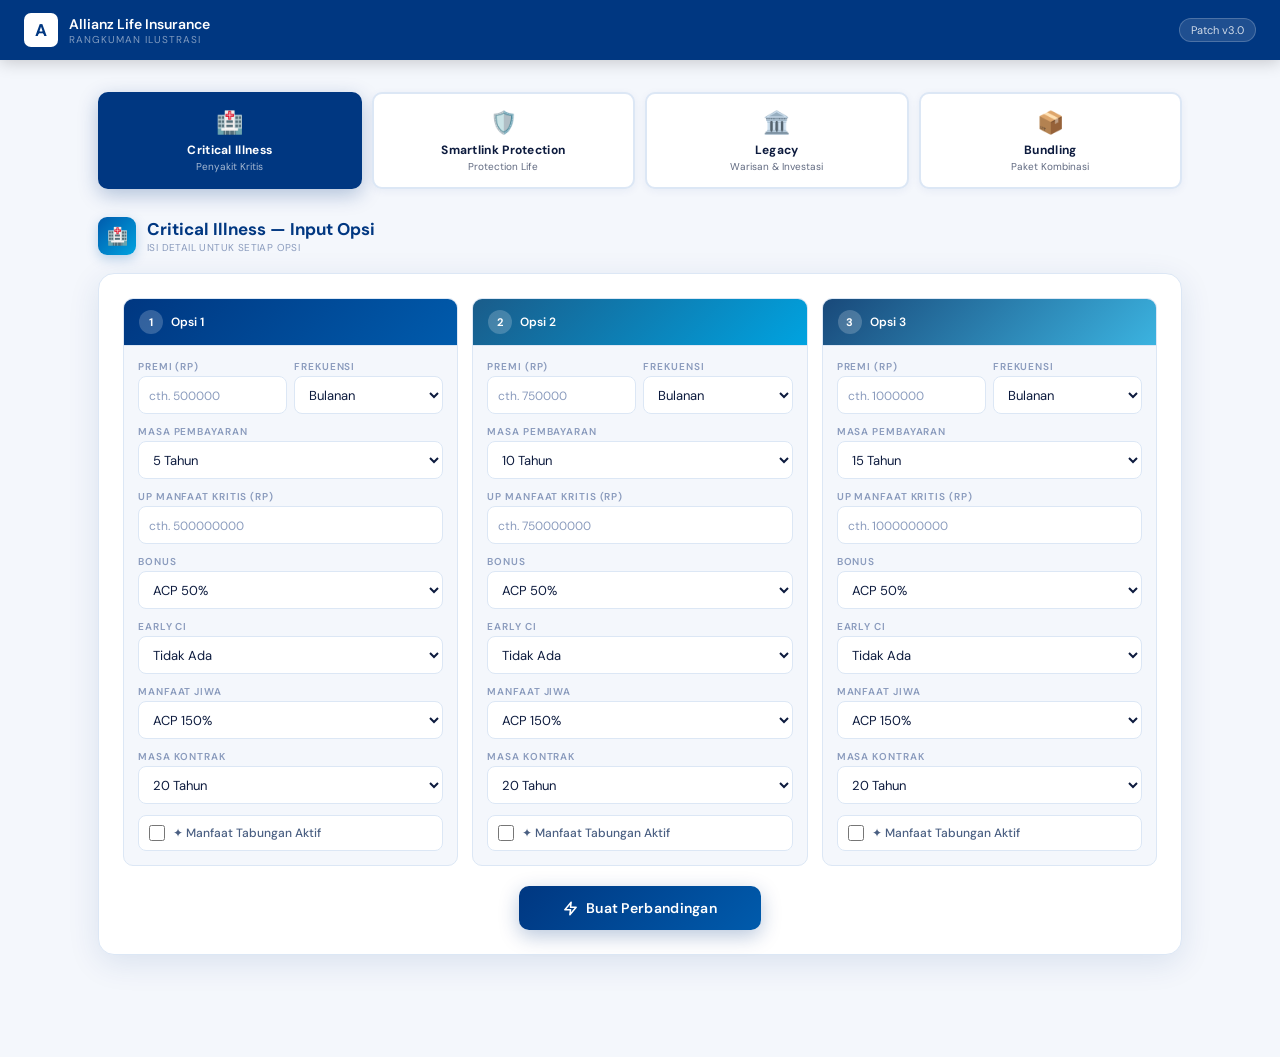
==== comparison-tab.html @ 7e6d7a8d "Update comparison-tab.html" ====
<!DOCTYPE html>
<html lang="id">
<head>
<meta charset="UTF-8"/>
<link rel="apple-touch-icon" href="/icon-1024x1024.png">
<meta name="viewport" content="width=device-width, initial-scale=1.0"/>
<meta name="apple-mobile-web-app-capable" content="yes"/>
<meta name="apple-mobile-web-app-status-bar-style" content="black-translucent"/>
<meta name="apple-mobile-web-app-title" content="Illustration Template VAPP"/>
<title>Proposal Tool</title>
<style>
@import url('https://fonts.googleapis.com/css2?family=DM+Sans:wght@300;400;500;600;700&display=swap');
:root{
  --blue:#003781;--blue-mid:#005BAC;--accent:#00A3E0;--blue-sky:#E8F1FB;
  --green:#1A9E6B;--green-bg:#DCFAED;--red:#D0021B;
  --gold:#C9A84C;--gold-bg:#FDF6E3;
  --bg:#F4F7FC;--card:#fff;--border:#DCE7F5;
  --text:#0D1B3E;--text2:#4A5F82;--text3:#8A9BBD;
  --sh:0 8px 32px rgba(0,55,129,.11);--sh-lg:0 20px 60px rgba(0,55,129,.15);
  --r:16px;--rsm:10px;
}
*,*::before,*::after{box-sizing:border-box;margin:0;padding:0}
body{font-family:'DM Sans',sans-serif;background:var(--bg);color:var(--text);min-height:100vh}

/* ── TOPBAR ── */
.topbar{background:var(--blue);height:60px;display:flex;align-items:center;justify-content:space-between;padding:0 24px;position:sticky;top:0;z-index:200;box-shadow:0 2px 16px rgba(0,0,0,.2)}
.tl{display:flex;align-items:center;gap:11px}
.lbox{width:34px;height:34px;background:#fff;border-radius:7px;display:flex;align-items:center;justify-content:center;font-size:17px;font-weight:700;color:var(--blue)}
.ttl{font-size:14px;font-weight:600;color:#fff}
.tsub{font-size:10px;color:rgba(255,255,255,.5);letter-spacing:1px;text-transform:uppercase}
.tbadge{background:rgba(255,255,255,.12);border:1px solid rgba(255,255,255,.2);color:rgba(255,255,255,.8);font-size:11px;padding:4px 11px;border-radius:20px}

/* ── PAGE ── */
.page{max-width:1120px;margin:0 auto;padding:32px 18px 80px}

/* ── PRODUCT TABS ── */
.prod-tabs{display:flex;gap:10px;margin-bottom:28px;flex-wrap:wrap}
.ptab{flex:1;min-width:120px;padding:14px 10px;border:2px solid var(--border);border-radius:var(--rsm);background:#fff;cursor:pointer;text-align:center;transition:all .18s;box-shadow:0 2px 8px rgba(0,55,129,.06)}
.ptab:hover{border-color:var(--blue-mid);transform:translateY(-1px)}
.ptab.active{border-color:var(--blue);background:var(--blue);color:#fff;box-shadow:0 6px 20px rgba(0,55,129,.28)}
.ptab-ico{font-size:22px;margin-bottom:5px}
.ptab-lbl{font-size:12px;font-weight:700;letter-spacing:.3px}
.ptab-sub{font-size:10px;opacity:.65;margin-top:2px}

/* ── SECTION HEADER ── */
.sec-hd{display:flex;align-items:center;gap:11px;margin-bottom:18px}
.sec-ico{width:38px;height:38px;border-radius:9px;background:linear-gradient(135deg,var(--blue-mid),var(--accent));display:flex;align-items:center;justify-content:center;font-size:17px;box-shadow:0 4px 12px rgba(0,91,172,.25)}
.sec-lbl{font-size:17px;font-weight:700;color:var(--blue)}
.sec-lbl small{display:block;font-size:10px;font-weight:400;color:var(--text3);letter-spacing:.4px;margin-top:1px}

/* ── CARD ── */
.card{background:#fff;border-radius:var(--r);box-shadow:var(--sh);border:1px solid var(--border);padding:24px;margin-bottom:22px}

/* ── OPTS GRID ── */
.opts-grid{display:grid;grid-template-columns:repeat(3,1fr);gap:14px}
.opt-col{background:var(--bg);border-radius:var(--rsm);border:1.5px solid var(--border);overflow:hidden;transition:border-color .18s,box-shadow .18s}
.opt-col:hover{border-color:var(--blue-mid);box-shadow:0 2px 10px rgba(0,55,129,.1)}
.opt-hd{padding:11px 15px;display:flex;align-items:center;gap:8px;border-bottom:1px solid var(--border)}
.opt-hd.c1{background:linear-gradient(135deg,var(--blue),var(--blue-mid))}
.opt-hd.c2{background:linear-gradient(135deg,#1a5c8a,var(--accent))}
.opt-hd.c3{background:linear-gradient(135deg,#19497a,#3bb3e0)}
.opt-num{width:24px;height:24px;border-radius:50%;background:rgba(255,255,255,.2);display:flex;align-items:center;justify-content:center;font-size:11px;font-weight:700;color:#fff}
.opt-title{font-size:12px;font-weight:600;color:#fff}
.opt-fields{padding:14px;display:flex;flex-direction:column;gap:11px}

/* ── FIELD ── */
.fld label{display:block;font-size:10px;font-weight:600;letter-spacing:.9px;text-transform:uppercase;color:var(--text3);margin-bottom:3px}
.fld input,.fld select{width:100%;height:38px;border:1.5px solid var(--border);border-radius:8px;padding:0 10px;font-family:'DM Sans',sans-serif;font-size:13px;color:var(--text);background:#fff;outline:none;transition:border-color .16s,box-shadow .16s}
.fld input:focus,.fld select:focus{border-color:var(--blue-mid);box-shadow:0 0 0 3px rgba(0,91,172,.08)}
.fld input::placeholder{color:var(--text3);font-size:12px}
.fld-row{display:grid;grid-template-columns:1fr 1fr;gap:7px}

/* ── CHECKBOX FIELD ── */
.chk-fld{display:flex;align-items:center;gap:8px;cursor:pointer;padding:9px 10px;border:1.5px solid var(--border);border-radius:8px;background:#fff;transition:border-color .16s,background .16s}
.chk-fld:hover{border-color:var(--blue-mid)}
.chk-fld.checked{border-color:var(--green);background:var(--green-bg)}
.chk-fld input[type=checkbox]{width:16px;height:16px;accent-color:var(--green);cursor:pointer;flex-shrink:0}
.chk-fld span{font-size:12px;font-weight:500;color:var(--text2)}

/* ── BTN ── */
.btn-row{display:flex;justify-content:center;margin-top:20px}
.btn-gen{background:linear-gradient(135deg,var(--blue),var(--blue-mid));color:#fff;border:none;border-radius:var(--rsm);padding:13px 44px;font-family:'DM Sans',sans-serif;font-size:14px;font-weight:600;cursor:pointer;letter-spacing:.3px;display:flex;align-items:center;gap:8px;box-shadow:0 6px 20px rgba(0,55,129,.28);transition:transform .14s,box-shadow .14s}
.btn-gen:hover{transform:translateY(-2px);box-shadow:0 10px 28px rgba(0,55,129,.36)}

/* ── PANEL VISIBILITY ── */
.prod-panel{display:none}
.prod-panel.active{display:block}

/* ── DIVIDER ── */
.divider{height:2px;background:linear-gradient(to right,transparent,var(--border),transparent);margin:32px 0;display:none}

/* ── RESULT ── */
.result-area{display:none}
.result-area.on{display:block}
.res-card{background:#fff;border-radius:20px;box-shadow:var(--sh-lg);border:1px solid var(--border);overflow:hidden}

/* Result header */
.res-hd{background:linear-gradient(135deg,var(--blue) 0%,var(--blue-mid) 60%,var(--accent) 100%);padding:28px 32px;position:relative;overflow:hidden}
.res-hd::before{content:'';position:absolute;top:-40px;right:-40px;width:160px;height:160px;border-radius:50%;background:rgba(255,255,255,.05)}
.res-logo-row{display:flex;align-items:center;gap:9px;margin-bottom:10px}
.res-logo-box{width:30px;height:30px;background:#fff;border-radius:6px;display:flex;align-items:center;justify-content:center;font-size:15px;font-weight:700;color:var(--blue)}
.res-logo-txt{font-size:10px;letter-spacing:2px;text-transform:uppercase;color:rgba(255,255,255,.6)}
.res-title{font-size:22px;font-weight:700;color:#fff;line-height:1.25;margin-bottom:4px}
.res-sub{font-size:12px;color:rgba(255,255,255,.5)}

/* Value pills */
.vpills{display:flex;gap:10px;padding:18px 32px;background:var(--blue-sky);border-bottom:1px solid var(--border);flex-wrap:wrap}
.vpill{display:flex;align-items:flex-start;gap:9px;background:#fff;border-radius:var(--rsm);padding:11px 14px;border:1.5px solid var(--border);box-shadow:0 2px 6px rgba(0,55,129,.06);flex:1;min-width:180px}
.vpill-ico{font-size:18px;margin-top:1px;flex-shrink:0}
.vpill-lbl{font-size:10px;font-weight:700;letter-spacing:.9px;text-transform:uppercase;color:var(--text3);margin-bottom:2px}
.vpill-txt{font-size:12px;font-weight:500;color:var(--text2);line-height:1.4}

/* Table */
.tbl-wrap{padding:24px 32px;overflow-x:auto}
.ctbl{width:100%;border-collapse:separate;border-spacing:0}
.ctbl thead tr{background:var(--blue)}
.ctbl thead th{padding:13px 16px;text-align:left;color:#fff;font-size:12px;font-weight:600;letter-spacing:.3px}
.ctbl thead th:first-child{border-radius:var(--rsm) 0 0 0}
.ctbl thead th:last-child{border-radius:0 var(--rsm) 0 0}
.ctbl thead th:nth-child(2){background:var(--blue-mid)}
.ctbl thead th:nth-child(3){background:#1a6ba0}
.ctbl thead th:nth-child(4){background:#1e7fbd}
.ctbl tbody tr:nth-child(even) td{background:#F8FAFD}
.ctbl tbody tr:nth-child(odd) td{background:#fff}
.ctbl tbody tr:hover td{background:var(--blue-sky);transition:background .1s}
.ctbl td{padding:13px 16px;border-bottom:1px solid var(--border);vertical-align:top}
.ctbl tbody tr:last-child td{border-bottom:none}
.row-lbl{display:flex;align-items:center;gap:6px;font-size:12px;font-weight:600;color:var(--text2);white-space:nowrap}
.cv{font-size:14px;font-weight:700;color:var(--text)}
.csub{font-size:11px;color:var(--text2);margin-top:3px;line-height:1.4}
.cnote{font-size:10px;color:var(--text3);margin-top:3px;font-style:italic}
.w-yes{display:inline-flex;align-items:center;gap:4px;color:var(--green);font-size:13px;font-weight:700}
.w-no{display:inline-flex;align-items:center;gap:4px;color:var(--red);font-size:13px;font-weight:700}

/* Daily row */
.daily-row td{background:linear-gradient(135deg,var(--blue-sky),#ddeeff)!important;border-top:2px solid var(--blue-mid)!important}
.daily-lbl{font-size:11px;font-weight:700;color:var(--blue);letter-spacing:.5px;text-transform:uppercase}
.daily-val{font-size:16px;font-weight:700;color:var(--blue-mid)}
.daily-sub{font-size:10px;color:var(--text3)}

/* Footer */
.res-ft{background:var(--blue);padding:16px 32px;display:flex;align-items:center;justify-content:space-between;flex-wrap:wrap;gap:6px}
.ft-disc{font-size:10px;color:rgba(255,255,255,.38);max-width:460px;line-height:1.5}
.ft-date{font-size:10px;color:rgba(255,255,255,.45)}

/* Action btns */
.act-btns{display:flex;gap:10px;justify-content:center;margin-top:20px;flex-wrap:wrap}
.btn-act{display:flex;align-items:center;gap:6px;border:none;border-radius:var(--rsm);padding:11px 22px;font-family:'DM Sans',sans-serif;font-size:13px;font-weight:600;cursor:pointer;transition:transform .13s}
.btn-act:hover{transform:translateY(-2px)}
.btn-print{background:#fff;color:var(--blue);border:2px solid var(--blue);box-shadow:0 2px 8px rgba(0,55,129,.1)}
.btn-pdf{background:linear-gradient(135deg,var(--blue),var(--accent));color:#fff;box-shadow:0 4px 14px rgba(0,55,129,.26)}
.btn-reset{background:#fff;color:var(--text2);border:2px solid var(--border)}

/* Anim */
@keyframes fadeUp{from{opacity:0;transform:translateY(16px)}to{opacity:1;transform:none}}
.fade{animation:fadeUp .38s ease both}
.d1{animation-delay:.07s}.d2{animation-delay:.14s}.d3{animation-delay:.2s}

/* Print */
@media print{
  body{background:#fff}
  .topbar,.prod-tabs,.input-section,.divider,.act-btns{display:none!important}
  .result-area{display:block!important}
  .page{padding:0;max-width:100%}
  .res-card{box-shadow:none;border:none}
  .res-hd,.ctbl thead,.vpills,.res-ft,.daily-row td{-webkit-print-color-adjust:exact;print-color-adjust:exact}
}

/* Responsive */
@media(max-width:860px){
  .opts-grid{grid-template-columns:1fr}
  .prod-tabs{gap:7px}
  .ptab{min-width:calc(50% - 4px)}
  .tbl-wrap{padding:14px}
  .vpills{padding:13px}
  .res-hd{padding:20px 16px}
  .res-ft{padding:13px 16px}
  .topbar{padding:0 13px}
  .tbadge{display:none}
}
</style>
</head>
<body>

<nav class="topbar">
  <div class="tl">
    <div class="lbox">A</div>
    <div>
      <div class="ttl">Allianz Life Insurance</div>
      <div class="tsub">Rangkuman Ilustrasi</div>
    </div>
  </div>
  <div class="tbadge">Patch v3.0</div>
</nav>

<div class="page">

  <!-- ═══ PRODUCT TABS ═══ -->
  <div class="prod-tabs">
    <div class="ptab active" onclick="switchTab('ci')">
      <div class="ptab-ico">🏥</div>
      <div class="ptab-lbl">Critical Illness</div>
      <div class="ptab-sub">Penyakit Kritis</div>
    </div>
    <div class="ptab" onclick="switchTab('spl')">
      <div class="ptab-ico">🛡️</div>
      <div class="ptab-lbl">Smartlink Protection</div>
      <div class="ptab-sub">Protection Life</div>
    </div>
    <div class="ptab" onclick="switchTab('legacy')">
      <div class="ptab-ico">🏛️</div>
      <div class="ptab-lbl">Legacy</div>
      <div class="ptab-sub">Warisan & Investasi</div>
    </div>
    <div class="ptab" onclick="switchTab('bundling')">
      <div class="ptab-ico">📦</div>
      <div class="ptab-lbl">Bundling</div>
      <div class="ptab-sub">Paket Kombinasi</div>
    </div>
  </div>

  <!-- ══════════════════════════════════════════════ -->
  <!-- PANEL 1: CRITICAL ILLNESS                      -->
  <!-- ══════════════════════════════════════════════ -->
  <div class="prod-panel active" id="panel-ci">
    <div class="input-section">
      <div class="sec-hd">
        <div class="sec-ico">🏥</div>
        <div class="sec-lbl">Critical Illness — Input Opsi<small>ISI DETAIL UNTUK SETIAP OPSI</small></div>
      </div>
      <div class="card">
        <div class="opts-grid">

          <!-- CI OPT 1 -->
          <div class="opt-col">
            <div class="opt-hd c1"><div class="opt-num">1</div><div class="opt-title">Opsi 1</div></div>
            <div class="opt-fields">
              <div class="fld-row">
                <div class="fld"><label>Premi (Rp)</label><input type="number" id="ci-p1" placeholder="cth. 500000" min="0"/></div>
                <div class="fld"><label>Frekuensi</label>
                  <select id="ci-f1">
                    <option value="12">Bulanan</option>
                    <option value="4">Kuartalan</option>
                    <option value="2">Semesteran</option>
                    <option value="1">Tahunan</option>
                  </select>
                </div>
              </div>
              <div class="fld"><label>Masa Pembayaran</label>
                <select id="ci-mp1">
                  <option value="5">5 Tahun</option>
                  <option value="10">10 Tahun</option>
                  <option value="15">15 Tahun</option>
                </select>
              </div>
              <div class="fld"><label>UP Manfaat Kritis (Rp)</label><input type="number" id="ci-up1" placeholder="cth. 500000000" min="0"/></div>
              <div class="fld"><label>Bonus</label>
                <select id="ci-bonus1">
                  <option value="acp">ACP 50%</option>
                  <option value="hasanah">Hasanah Booster</option>
                </select>
              </div>
              <div class="fld"><label>Early CI</label>
                <select id="ci-early1">
                  <option value="0">Tidak Ada</option>
                  <option value="25">Early CI 25%</option>
                  <option value="50">Early CI 50%</option>
                </select>
              </div>
              <div class="fld"><label>Manfaat Jiwa</label>
                <select id="ci-jiwa1">
                  <option value="acp150">ACP 150%</option>
                  <option value="hasanah">Hasanah</option>
                </select>
              </div>
              <div class="fld"><label>Masa Kontrak</label>
                <select id="ci-mk1">
                  <option value="20">20 Tahun</option>
                  <option value="30">30 Tahun</option>
                </select>
              </div>
              <label class="chk-fld" id="chk-ci-tab1" onclick="toggleChk(this)">
                <input type="checkbox" id="ci-tab1"/>
                <span>✦ Manfaat Tabungan Aktif</span>
              </label>
            </div>
          </div>

          <!-- CI OPT 2 -->
          <div class="opt-col">
            <div class="opt-hd c2"><div class="opt-num">2</div><div class="opt-title">Opsi 2</div></div>
            <div class="opt-fields">
              <div class="fld-row">
                <div class="fld"><label>Premi (Rp)</label><input type="number" id="ci-p2" placeholder="cth. 750000" min="0"/></div>
                <div class="fld"><label>Frekuensi</label>
                  <select id="ci-f2">
                    <option value="12">Bulanan</option>
                    <option value="4">Kuartalan</option>
                    <option value="2">Semesteran</option>
                    <option value="1">Tahunan</option>
                  </select>
                </div>
              </div>
              <div class="fld"><label>Masa Pembayaran</label>
                <select id="ci-mp2">
                  <option value="5">5 Tahun</option>
                  <option value="10" selected>10 Tahun</option>
                  <option value="15">15 Tahun</option>
                </select>
              </div>
              <div class="fld"><label>UP Manfaat Kritis (Rp)</label><input type="number" id="ci-up2" placeholder="cth. 750000000" min="0"/></div>
              <div class="fld"><label>Bonus</label>
                <select id="ci-bonus2">
                  <option value="acp">ACP 50%</option>
                  <option value="hasanah">Hasanah Booster</option>
                </select>
              </div>
              <div class="fld"><label>Early CI</label>
                <select id="ci-early2">
                  <option value="0">Tidak Ada</option>
                  <option value="25">Early CI 25%</option>
                  <option value="50">Early CI 50%</option>
                </select>
              </div>
              <div class="fld"><label>Manfaat Jiwa</label>
                <select id="ci-jiwa2">
                  <option value="acp150">ACP 150%</option>
                  <option value="hasanah">Hasanah</option>
                </select>
              </div>
              <div class="fld"><label>Masa Kontrak</label>
                <select id="ci-mk2">
                  <option value="20">20 Tahun</option>
                  <option value="30">30 Tahun</option>
                </select>
              </div>
              <label class="chk-fld" id="chk-ci-tab2" onclick="toggleChk(this)">
                <input type="checkbox" id="ci-tab2"/>
                <span>✦ Manfaat Tabungan Aktif</span>
              </label>
            </div>
          </div>

          <!-- CI OPT 3 -->
          <div class="opt-col">
            <div class="opt-hd c3"><div class="opt-num">3</div><div class="opt-title">Opsi 3</div></div>
            <div class="opt-fields">
              <div class="fld-row">
                <div class="fld"><label>Premi (Rp)</label><input type="number" id="ci-p3" placeholder="cth. 1000000" min="0"/></div>
                <div class="fld"><label>Frekuensi</label>
                  <select id="ci-f3">
                    <option value="12">Bulanan</option>
                    <option value="4">Kuartalan</option>
                    <option value="2">Semesteran</option>
                    <option value="1">Tahunan</option>
                  </select>
                </div>
              </div>
              <div class="fld"><label>Masa Pembayaran</label>
                <select id="ci-mp3">
                  <option value="5">5 Tahun</option>
                  <option value="10">10 Tahun</option>
                  <option value="15" selected>15 Tahun</option>
                </select>
              </div>
              <div class="fld"><label>UP Manfaat Kritis (Rp)</label><input type="number" id="ci-up3" placeholder="cth. 1000000000" min="0"/></div>
              <div class="fld"><label>Bonus</label>
                <select id="ci-bonus3">
                  <option value="acp">ACP 50%</option>
                  <option value="hasanah">Hasanah Booster</option>
                </select>
              </div>
              <div class="fld"><label>Early CI</label>
                <select id="ci-early3">
                  <option value="0">Tidak Ada</option>
                  <option value="25">Early CI 25%</option>
                  <option value="50">Early CI 50%</option>
                </select>
              </div>
              <div class="fld"><label>Manfaat Jiwa</label>
                <select id="ci-jiwa3">
                  <option value="acp150">ACP 150%</option>
                  <option value="hasanah">Hasanah</option>
                </select>
              </div>
              <div class="fld"><label>Masa Kontrak</label>
                <select id="ci-mk3">
                  <option value="20">20 Tahun</option>
                  <option value="30">30 Tahun</option>
                </select>
              </div>
              <label class="chk-fld" id="chk-ci-tab3" onclick="toggleChk(this)">
                <input type="checkbox" id="ci-tab3"/>
                <span>✦ Manfaat Tabungan Aktif</span>
              </label>
            </div>
          </div>
        </div>
        <div class="btn-row">
          <button class="btn-gen" onclick="generateCI()">
            <svg width="15" height="15" viewBox="0 0 24 24" fill="none" stroke="currentColor" stroke-width="2.5" stroke-linecap="round" stroke-linejoin="round"><polyline points="13 2 3 14 12 14 11 22 21 10 12 10 13 2"></polyline></svg>
            Buat Perbandingan
          </button>
        </div>
      </div>
    </div>

    <div class="divider" id="ci-divider"></div>
    <div class="result-area" id="ci-result">
      <div class="sec-hd fade"><div class="sec-ico">📊</div><div class="sec-lbl">Hasil Perbandingan — Critical Illness<small>SIAP SCREENSHOT ATAU CETAK</small></div></div>
      <div class="res-card fade d1">
        <div class="res-hd">
          <div class="res-logo-row"><div class="res-logo-box">A</div><div class="res-logo-txt">Allianz — Critical Illness Proposal</div></div>
          <div class="res-title">Perbandingan Proteksi<br>Penyakit Kritis</div>
          <div class="res-sub" id="ci-res-sub">—</div>
        </div>
        <div class="vpills fade d2">
          <div class="vpill"><div class="vpill-ico">🏥</div><div><div class="vpill-lbl">77 Jenis Penyakit Kritis</div><div class="vpill-txt">Perlindungan menyeluruh dari diagnosa hingga pengobatan.</div></div></div>
          <div class="vpill"><div class="vpill-ico">💰</div><div><div class="vpill-lbl">Finansial Terjaga</div><div class="vpill-txt">Saat kritis, biaya ditanggung — keluarga tidak ikut terbebani.</div></div></div>
          <div class="vpill"><div class="vpill-ico">🛡️</div><div><div class="vpill-lbl">Perlindungan Jiwa</div><div class="vpill-txt">Keluarga tetap melanjutkan hidup dengan standar yang sama.</div></div></div>
        </div>
        <div class="tbl-wrap fade d3"><table class="ctbl"><thead><tr><th>Manfaat</th><th>Opsi 1</th><th>Opsi 2</th><th>Opsi 3</th></tr></thead><tbody id="ci-tbody"></tbody></table></div>
        <div class="res-ft"><div class="ft-disc">Perbandingan ini disiapkan oleh agen Allianz. Detail manfaat mengacu pada kontrak polis yang berlaku.</div><div class="ft-date" id="ci-ft-date">—</div></div>
      </div>
      <div class="act-btns">
        <button class="btn-act btn-reset" onclick="resetResult('ci')">↩ Edit</button>
        <button class="btn-act btn-print" onclick="window.print()">🖨️ Cetak</button>
        <button class="btn-act btn-pdf" onclick="unduhPDF('Critical Illness')">📄 Unduh PDF</button>
      </div>
    </div>
  </div>

  <!-- ══════════════════════════════════════════════ -->
  <!-- PANEL 2: SMARTLINK PROTECTION LIFE             -->
  <!-- ══════════════════════════════════════════════ -->
  <div class="prod-panel" id="panel-spl">
    <div class="input-section">
      <div class="sec-hd">
        <div class="sec-ico">🛡️</div>
        <div class="sec-lbl">Smartlink Protection Life — Input Opsi<small>ISI DETAIL UNTUK SETIAP OPSI</small></div>
      </div>
      <div class="card">
        <div class="opts-grid">

          <!-- SPL OPT 1 -->
          <div class="opt-col">
            <div class="opt-hd c1"><div class="opt-num">1</div><div class="opt-title">Opsi 1</div></div>
            <div class="opt-fields">
              <div class="fld-row">
                <div class="fld"><label>Premi (Rp)</label><input type="number" id="spl-p1" placeholder="cth. 500000" min="0"/></div>
                <div class="fld"><label>Frekuensi</label>
                  <select id="spl-f1">
                    <option value="12">Bulanan</option>
                    <option value="4">Kuartalan</option>
                    <option value="2">Semesteran</option>
                    <option value="1">Tahunan</option>
                  </select>
                </div>
              </div>
              <div class="fld"><label>Masa Pembayaran</label>
                <select id="spl-mp1">
                  <option value="5">5 Tahun</option>
                  <option value="10">10 Tahun</option>
                  <option value="15">15 Tahun</option>
                </select>
              </div>
              <div class="fld"><label>Proteksi Jiwa (Rp)</label><input type="number" id="spl-j1" placeholder="cth. 500000000" min="0"/></div>
              <div class="fld"><label>Penyakit Kritis (Rp)</label><input type="number" id="spl-k1" placeholder="cth. 250000000" min="0"/></div>
              <div class="fld"><label>Kecelakaan (Rp)</label><input type="number" id="spl-a1" placeholder="opsional" min="0"/></div>
              <label class="chk-fld" id="chk-spl-bp1" onclick="toggleChk(this)">
                <input type="checkbox" id="spl-bp1"/>
                <span>✦ Bebas Premi Aktif</span>
              </label>
            </div>
          </div>

          <!-- SPL OPT 2 -->
          <div class="opt-col">
            <div class="opt-hd c2"><div class="opt-num">2</div><div class="opt-title">Opsi 2</div></div>
            <div class="opt-fields">
              <div class="fld-row">
                <div class="fld"><label>Premi (Rp)</label><input type="number" id="spl-p2" placeholder="cth. 750000" min="0"/></div>
                <div class="fld"><label>Frekuensi</label>
                  <select id="spl-f2">
                    <option value="12">Bulanan</option>
                    <option value="4">Kuartalan</option>
                    <option value="2">Semesteran</option>
                    <option value="1">Tahunan</option>
                  </select>
                </div>
              </div>
              <div class="fld"><label>Masa Pembayaran</label>
                <select id="spl-mp2">
                  <option value="5">5 Tahun</option>
                  <option value="10" selected>10 Tahun</option>
                  <option value="15">15 Tahun</option>
                </select>
              </div>
              <div class="fld"><label>Proteksi Jiwa (Rp)</label><input type="number" id="spl-j2" placeholder="cth. 750000000" min="0"/></div>
              <div class="fld"><label>Penyakit Kritis (Rp)</label><input type="number" id="spl-k2" placeholder="cth. 400000000" min="0"/></div>
              <div class="fld"><label>Kecelakaan (Rp)</label><input type="number" id="spl-a2" placeholder="opsional" min="0"/></div>
              <label class="chk-fld" id="chk-spl-bp2" onclick="toggleChk(this)">
                <input type="checkbox" id="spl-bp2"/>
                <span>✦ Bebas Premi Aktif</span>
              </label>
            </div>
          </div>

          <!-- SPL OPT 3 -->
          <div class="opt-col">
            <div class="opt-hd c3"><div class="opt-num">3</div><div class="opt-title">Opsi 3</div></div>
            <div class="opt-fields">
              <div class="fld-row">
                <div class="fld"><label>Premi (Rp)</label><input type="number" id="spl-p3" placeholder="cth. 1000000" min="0"/></div>
                <div class="fld"><label>Frekuensi</label>
                  <select id="spl-f3">
                    <option value="12">Bulanan</option>
                    <option value="4">Kuartalan</option>
                    <option value="2">Semesteran</option>
                    <option value="1">Tahunan</option>
                  </select>
                </div>
              </div>
              <div class="fld"><label>Masa Pembayaran</label>
                <select id="spl-mp3">
                  <option value="5">5 Tahun</option>
                  <option value="10">10 Tahun</option>
                  <option value="15" selected>15 Tahun</option>
                </select>
              </div>
              <div class="fld"><label>Proteksi Jiwa (Rp)</label><input type="number" id="spl-j3" placeholder="cth. 1000000000" min="0"/></div>
              <div class="fld"><label>Penyakit Kritis (Rp)</label><input type="number" id="spl-k3" placeholder="cth. 600000000" min="0"/></div>
              <div class="fld"><label>Kecelakaan (Rp)</label><input type="number" id="spl-a3" placeholder="opsional" min="0"/></div>
              <label class="chk-fld" id="chk-spl-bp3" onclick="toggleChk(this)">
                <input type="checkbox" id="spl-bp3"/>
                <span>✦ Bebas Premi Aktif</span>
              </label>
            </div>
          </div>
        </div>
        <div class="btn-row">
          <button class="btn-gen" onclick="generateSPL()">
            <svg width="15" height="15" viewBox="0 0 24 24" fill="none" stroke="currentColor" stroke-width="2.5" stroke-linecap="round" stroke-linejoin="round"><polyline points="13 2 3 14 12 14 11 22 21 10 12 10 13 2"></polyline></svg>
            Buat Perbandingan
          </button>
        </div>
      </div>
    </div>
    <div class="divider" id="spl-divider"></div>
    <div class="result-area" id="spl-result">
      <div class="sec-hd fade"><div class="sec-ico">📊</div><div class="sec-lbl">Hasil Perbandingan — Smartlink Protection Life<small>SIAP SCREENSHOT ATAU CETAK</small></div></div>
      <div class="res-card fade d1">
        <div class="res-hd">
          <div class="res-logo-row"><div class="res-logo-box">A</div><div class="res-logo-txt">Allianz — Smartlink Protection Life</div></div>
          <div class="res-title">Perbandingan Proteksi<br>Jiwa & Kesehatan</div>
          <div class="res-sub" id="spl-res-sub">—</div>
        </div>
        <div class="vpills fade d2">
          <div class="vpill"><div class="vpill-ico">🛡️</div><div><div class="vpill-lbl">Proteksi Jiwa</div><div class="vpill-txt">Keluarga tetap melanjutkan hidup tanpa menurunkan standar.</div></div></div>
          <div class="vpill"><div class="vpill-ico">🏥</div><div><div class="vpill-lbl">Penyakit Kritis</div><div class="vpill-txt">Biaya pengobatan tidak membebani keuangan keluarga.</div></div></div>
          <div class="vpill"><div class="vpill-ico">✅</div><div><div class="vpill-lbl">Bebas Premi</div><div class="vpill-txt">Perlindungan tetap aktif meski kondisi keuangan berubah.</div></div></div>
        </div>
        <div class="tbl-wrap fade d3"><table class="ctbl"><thead><tr><th>Manfaat</th><th>Opsi 1</th><th>Opsi 2</th><th>Opsi 3</th></tr></thead><tbody id="spl-tbody"></tbody></table></div>
        <div class="res-ft"><div class="ft-disc">Perbandingan ini disiapkan oleh agen Allianz. Detail manfaat mengacu pada kontrak polis yang berlaku.</div><div class="ft-date" id="spl-ft-date">—</div></div>
      </div>
      <div class="act-btns">
        <button class="btn-act btn-reset" onclick="resetResult('spl')">↩ Edit</button>
        <button class="btn-act btn-print" onclick="window.print()">🖨️ Cetak</button>
        <button class="btn-act btn-pdf" onclick="unduhPDF('Smartlink Protection Life')">📄 Unduh PDF</button>
      </div>
    </div>
  </div>

  <!-- ══════════════════════════════════════════════ -->
  <!-- PANEL 3: LEGACY                                -->
  <!-- ══════════════════════════════════════════════ -->
  <div class="prod-panel" id="panel-legacy">
    <div class="input-section">
      <div class="sec-hd">
        <div class="sec-ico">🏛️</div>
        <div class="sec-lbl">Legacy — Input Opsi<small>WARISAN, INVESTASI & PERLINDUNGAN JANGKA PANJANG</small></div>
      </div>
      <div class="card">
        <div class="opts-grid">

          <!-- LEGACY OPT 1 -->
          <div class="opt-col">
            <div class="opt-hd c1"><div class="opt-num">1</div><div class="opt-title">Opsi 1</div></div>
            <div class="opt-fields">
              <div class="fld-row">
                <div class="fld"><label>Premi (Rp)</label><input type="number" id="leg-p1" placeholder="cth. 1000000" min="0"/></div>
                <div class="fld"><label>Frekuensi</label>
                  <select id="leg-f1">
                    <option value="12">Bulanan</option>
                    <option value="4">Kuartalan</option>
                    <option value="2">Semesteran</option>
                    <option value="1">Tahunan</option>
                  </select>
                </div>
              </div>
              <div class="fld"><label>Masa Pembayaran</label>
                <select id="leg-mp1">
                  <option value="5">5 Tahun</option>
                  <option value="10">10 Tahun</option>
                  <option value="15">15 Tahun</option>
                </select>
              </div>
              <div class="fld"><label>Uang Pertanggungan Jiwa (Rp)</label><input type="number" id="leg-j1" placeholder="cth. 1000000000" min="0"/></div>
              <div class="fld"><label>Target Warisan / Nilai Investasi (Rp)</label><input type="number" id="leg-inv1" placeholder="cth. 2000000000" min="0"/></div>
              <div class="fld"><label>Masa Kontrak</label>
                <select id="leg-mk1">
                  <option value="20">20 Tahun</option>
                  <option value="30">30 Tahun</option>
                  <option value="99">Seumur Hidup</option>
                </select>
              </div>
              <label class="chk-fld" id="chk-leg-ci1" onclick="toggleChk(this)">
                <input type="checkbox" id="leg-ci1"/>
                <span>✦ Rider Penyakit Kritis</span>
              </label>
              <label class="chk-fld" id="chk-leg-bp1" onclick="toggleChk(this)">
                <input type="checkbox" id="leg-bp1"/>
                <span>✦ Bebas Premi</span>
              </label>
            </div>
          </div>

          <!-- LEGACY OPT 2 -->
          <div class="opt-col">
            <div class="opt-hd c2"><div class="opt-num">2</div><div class="opt-title">Opsi 2</div></div>
            <div class="opt-fields">
              <div class="fld-row">
                <div class="fld"><label>Premi (Rp)</label><input type="number" id="leg-p2" placeholder="cth. 2000000" min="0"/></div>
                <div class="fld"><label>Frekuensi</label>
                  <select id="leg-f2">
                    <option value="12">Bulanan</option>
                    <option value="4">Kuartalan</option>
                    <option value="2">Semesteran</option>
                    <option value="1">Tahunan</option>
                  </select>
                </div>
              </div>
              <div class="fld"><label>Masa Pembayaran</label>
                <select id="leg-mp2">
                  <option value="5">5 Tahun</option>
                  <option value="10" selected>10 Tahun</option>
                  <option value="15">15 Tahun</option>
                </select>
              </div>
              <div class="fld"><label>Uang Pertanggungan Jiwa (Rp)</label><input type="number" id="leg-j2" placeholder="cth. 2000000000" min="0"/></div>
              <div class="fld"><label>Target Warisan / Nilai Investasi (Rp)</label><input type="number" id="leg-inv2" placeholder="cth. 4000000000" min="0"/></div>
              <div class="fld"><label>Masa Kontrak</label>
                <select id="leg-mk2">
                  <option value="20">20 Tahun</option>
                  <option value="30">30 Tahun</option>
                  <option value="99">Seumur Hidup</option>
                </select>
              </div>
              <label class="chk-fld" id="chk-leg-ci2" onclick="toggleChk(this)">
                <input type="checkbox" id="leg-ci2"/>
                <span>✦ Rider Penyakit Kritis</span>
              </label>
              <label class="chk-fld" id="chk-leg-bp2" onclick="toggleChk(this)">
                <input type="checkbox" id="leg-bp2"/>
                <span>✦ Bebas Premi</span>
              </label>
            </div>
          </div>

          <!-- LEGACY OPT 3 -->
          <div class="opt-col">
            <div class="opt-hd c3"><div class="opt-num">3</div><div class="opt-title">Opsi 3</div></div>
            <div class="opt-fields">
              <div class="fld-row">
                <div class="fld"><label>Premi (Rp)</label><input type="number" id="leg-p3" placeholder="cth. 3000000" min="0"/></div>
                <div class="fld"><label>Frekuensi</label>
                  <select id="leg-f3">
                    <option value="12">Bulanan</option>
                    <option value="4">Kuartalan</option>
                    <option value="2">Semesteran</option>
                    <option value="1">Tahunan</option>
                  </select>
                </div>
              </div>
              <div class="fld"><label>Masa Pembayaran</label>
                <select id="leg-mp3">
                  <option value="5">5 Tahun</option>
                  <option value="10">10 Tahun</option>
                  <option value="15" selected>15 Tahun</option>
                </select>
              </div>
              <div class="fld"><label>Uang Pertanggungan Jiwa (Rp)</label><input type="number" id="leg-j3" placeholder="cth. 3000000000" min="0"/></div>
              <div class="fld"><label>Target Warisan / Nilai Investasi (Rp)</label><input type="number" id="leg-inv3" placeholder="cth. 6000000000" min="0"/></div>
              <div class="fld"><label>Masa Kontrak</label>
                <select id="leg-mk3">
                  <option value="20">20 Tahun</option>
                  <option value="30">30 Tahun</option>
                  <option value="99">Seumur Hidup</option>
                </select>
              </div>
              <label class="chk-fld" id="chk-leg-ci3" onclick="toggleChk(this)">
                <input type="checkbox" id="leg-ci3"/>
                <span>✦ Rider Penyakit Kritis</span>
              </label>
              <label class="chk-fld" id="chk-leg-bp3" onclick="toggleChk(this)">
                <input type="checkbox" id="leg-bp3"/>
                <span>✦ Bebas Premi</span>
              </label>
            </div>
          </div>
        </div>
        <div class="btn-row">
          <button class="btn-gen" onclick="generateLegacy()">
            <svg width="15" height="15" viewBox="0 0 24 24" fill="none" stroke="currentColor" stroke-width="2.5" stroke-linecap="round" stroke-linejoin="round"><polyline points="13 2 3 14 12 14 11 22 21 10 12 10 13 2"></polyline></svg>
            Buat Perbandingan
          </button>
        </div>
      </div>
    </div>
    <div class="divider" id="legacy-divider"></div>
    <div class="result-area" id="legacy-result">
      <div class="sec-hd fade"><div class="sec-ico">📊</div><div class="sec-lbl">Hasil Perbandingan — Legacy<small>SIAP SCREENSHOT ATAU CETAK</small></div></div>
      <div class="res-card fade d1">
        <div class="res-hd" style="background:linear-gradient(135deg,#1a2a4a 0%,#003781 55%,#C9A84C 100%)">
          <div class="res-logo-row"><div class="res-logo-box">A</div><div class="res-logo-txt">Allianz — Legacy Planning</div></div>
          <div class="res-title">Perbandingan Rencana<br>Warisan & Perlindungan</div>
          <div class="res-sub" id="legacy-res-sub">—</div>
        </div>
        <div class="vpills fade d2">
          <div class="vpill"><div class="vpill-ico">🏛️</div><div><div class="vpill-lbl">Warisan Terencana</div><div class="vpill-txt">Pastikan aset dan nilai hidup Anda diwariskan dengan bermartabat.</div></div></div>
          <div class="vpill"><div class="vpill-ico">📈</div><div><div class="vpill-lbl">Nilai Tumbuh</div><div class="vpill-txt">Premi bekerja sebagai investasi jangka panjang yang terproteksi.</div></div></div>
          <div class="vpill"><div class="vpill-ico">🛡️</div><div><div class="vpill-lbl">Proteksi Jiwa Penuh</div><div class="vpill-txt">Keluarga terlindungi di setiap fase kehidupan.</div></div></div>
        </div>
        <div class="tbl-wrap fade d3"><table class="ctbl"><thead><tr><th>Manfaat</th><th>Opsi 1</th><th>Opsi 2</th><th>Opsi 3</th></tr></thead><tbody id="legacy-tbody"></tbody></table></div>
        <div class="res-ft"><div class="ft-disc">Proyeksi warisan bersifat ilustrasi. Nilai aktual bergantung pada kinerja investasi dan ketentuan polis.</div><div class="ft-date" id="legacy-ft-date">—</div></div>
      </div>
      <div class="act-btns">
        <button class="btn-act btn-reset" onclick="resetResult('legacy')">↩ Edit</button>
        <button class="btn-act btn-print" onclick="window.print()">🖨️ Cetak</button>
        <button class="btn-act btn-pdf" onclick="unduhPDF('Legacy')">📄 Unduh PDF</button>
      </div>
    </div>
  </div>

  <!-- ══════════════════════════════════════════════ -->
  <!-- PANEL 4: BUNDLING                              -->
  <!-- ══════════════════════════════════════════════ -->
  <div class="prod-panel" id="panel-bundling">
    <div class="input-section">
      <div class="sec-hd">
        <div class="sec-ico">📦</div>
        <div class="sec-lbl">Bundling — Input Opsi<small>PAKET KOMBINASI PROTEKSI</small></div>
      </div>
      <div class="card">
        <div class="opts-grid">

          <!-- BUNDLING OPT 1 -->
          <div class="opt-col">
            <div class="opt-hd c1"><div class="opt-num">1</div><div class="opt-title">Opsi 1</div></div>
            <div class="opt-fields">
              <div class="fld-row">
                <div class="fld"><label>Premi (Rp)</label><input type="number" id="bun-p1" placeholder="cth. 800000" min="0"/></div>
                <div class="fld"><label>Frekuensi</label>
                  <select id="bun-f1">
                    <option value="12">Bulanan</option>
                    <option value="4">Kuartalan</option>
                    <option value="2">Semesteran</option>
                    <option value="1">Tahunan</option>
                  </select>
                </div>
              </div>
              <div class="fld"><label>Proteksi Jiwa (Rp)</label><input type="number" id="bun-j1" placeholder="cth. 500000000" min="0"/></div>
              <div class="fld"><label>Penyakit Kritis (Rp)</label><input type="number" id="bun-k1" placeholder="cth. 250000000" min="0"/></div>
              <div class="fld"><label>Nama Paket</label><input type="text" id="bun-nama1" placeholder="cth. Paket Dasar"/></div>
              <label class="chk-fld" id="chk-bun-acc1" onclick="toggleChk(this)">
                <input type="checkbox" id="bun-acc1"/>
                <span>✦ Rider Kecelakaan</span>
              </label>
              <label class="chk-fld" id="chk-bun-bp1" onclick="toggleChk(this)">
                <input type="checkbox" id="bun-bp1"/>
                <span>✦ Bebas Premi</span>
              </label>
              <label class="chk-fld" id="chk-bun-tab1" onclick="toggleChk(this)">
                <input type="checkbox" id="bun-tab1"/>
                <span>✦ Manfaat Tabungan</span>
              </label>
            </div>
          </div>

          <!-- BUNDLING OPT 2 -->
          <div class="opt-col">
            <div class="opt-hd c2"><div class="opt-num">2</div><div class="opt-title">Opsi 2</div></div>
            <div class="opt-fields">
              <div class="fld-row">
                <div class="fld"><label>Premi (Rp)</label><input type="number" id="bun-p2" placeholder="cth. 1200000" min="0"/></div>
                <div class="fld"><label>Frekuensi</label>
                  <select id="bun-f2">
                    <option value="12">Bulanan</option>
                    <option value="4">Kuartalan</option>
                    <option value="2">Semesteran</option>
                    <option value="1">Tahunan</option>
                  </select>
                </div>
              </div>
              <div class="fld"><label>Proteksi Jiwa (Rp)</label><input type="number" id="bun-j2" placeholder="cth. 750000000" min="0"/></div>
              <div class="fld"><label>Penyakit Kritis (Rp)</label><input type="number" id="bun-k2" placeholder="cth. 400000000" min="0"/></div>
              <div class="fld"><label>Nama Paket</label><input type="text" id="bun-nama2" placeholder="cth. Paket Menengah"/></div>
              <label class="chk-fld" id="chk-bun-acc2" onclick="toggleChk(this)">
                <input type="checkbox" id="bun-acc2"/>
                <span>✦ Rider Kecelakaan</span>
              </label>
              <label class="chk-fld" id="chk-bun-bp2" onclick="toggleChk(this)">
                <input type="checkbox" id="bun-bp2"/>
                <span>✦ Bebas Premi</span>
              </label>
              <label class="chk-fld" id="chk-bun-tab2" onclick="toggleChk(this)">
                <input type="checkbox" id="bun-tab2"/>
                <span>✦ Manfaat Tabungan</span>
              </label>
            </div>
          </div>

          <!-- BUNDLING OPT 3 -->
          <div class="opt-col">
            <div class="opt-hd c3"><div class="opt-num">3</div><div class="opt-title">Opsi 3</div></div>
            <div class="opt-fields">
              <div class="fld-row">
                <div class="fld"><label>Premi (Rp)</label><input type="number" id="bun-p3" placeholder="cth. 2000000" min="0"/></div>
                <div class="fld"><label>Frekuensi</label>
                  <select id="bun-f3">
                    <option value="12">Bulanan</option>
                    <option value="4">Kuartalan</option>
                    <option value="2">Semesteran</option>
                    <option value="1">Tahunan</option>
                  </select>
                </div>
              </div>
              <div class="fld"><label>Proteksi Jiwa (Rp)</label><input type="number" id="bun-j3" placeholder="cth. 1000000000" min="0"/></div>
              <div class="fld"><label>Penyakit Kritis (Rp)</label><input type="number" id="bun-k3" placeholder="cth. 600000000" min="0"/></div>
              <div class="fld"><label>Nama Paket</label><input type="text" id="bun-nama3" placeholder="cth. Paket Premium"/></div>
              <label class="chk-fld" id="chk-bun-acc3" onclick="toggleChk(this)">
                <input type="checkbox" id="bun-acc3"/>
                <span>✦ Rider Kecelakaan</span>
              </label>
              <label class="chk-fld" id="chk-bun-bp3" onclick="toggleChk(this)">
                <input type="checkbox" id="bun-bp3"/>
                <span>✦ Bebas Premi</span>
              </label>
              <label class="chk-fld" id="chk-bun-tab3" onclick="toggleChk(this)">
                <input type="checkbox" id="bun-tab3"/>
                <span>✦ Manfaat Tabungan</span>
              </label>
            </div>
          </div>
        </div>
        <div class="btn-row">
          <button class="btn-gen" onclick="generateBundling()">
            <svg width="15" height="15" viewBox="0 0 24 24" fill="none" stroke="currentColor" stroke-width="2.5" stroke-linecap="round" stroke-linejoin="round"><polyline points="13 2 3 14 12 14 11 22 21 10 12 10 13 2"></polyline></svg>
            Buat Perbandingan
          </button>
        </div>
      </div>
    </div>
    <div class="divider" id="bundling-divider"></div>
    <div class="result-area" id="bundling-result">
      <div class="sec-hd fade"><div class="sec-ico">📊</div><div class="sec-lbl">Hasil Perbandingan — Bundling<small>SIAP SCREENSHOT ATAU CETAK</small></div></div>
      <div class="res-card fade d1">
        <div class="res-hd">
          <div class="res-logo-row"><div class="res-logo-box">A</div><div class="res-logo-txt">Allianz — Paket Bundling</div></div>
          <div class="res-title">Perbandingan Paket<br>Proteksi Kombinasi</div>
          <div class="res-sub" id="bundling-res-sub">—</div>
        </div>
        <div class="vpills fade d2">
          <div class="vpill"><div class="vpill-ico">📦</div><div><div class="vpill-lbl">Perlindungan Lengkap</div><div class="vpill-txt">Satu paket, semua risiko hidup tertanggung dalam satu polis.</div></div></div>
          <div class="vpill"><div class="vpill-ico">💡</div><div><div class="vpill-lbl">Nilai Lebih Efisien</div><div class="vpill-txt">Bundling memberikan manfaat lebih dengan investasi yang terencana.</div></div></div>
          <div class="vpill"><div class="vpill-ico">🤝</div><div><div class="vpill-lbl">Fleksibel</div><div class="vpill-txt">Pilih paket sesuai kebutuhan dan kemampuan finansial saat ini.</div></div></div>
        </div>
        <div class="tbl-wrap fade d3"><table class="ctbl"><thead><tr><th>Manfaat</th><th id="bun-th1">Opsi 1</th><th id="bun-th2">Opsi 2</th><th id="bun-th3">Opsi 3</th></tr></thead><tbody id="bundling-tbody"></tbody></table></div>
        <div class="res-ft"><div class="ft-disc">Perbandingan ini disiapkan oleh agen Allianz. Detail manfaat mengacu pada kontrak polis yang berlaku.</div><div class="ft-date" id="bundling-ft-date">—</div></div>
      </div>
      <div class="act-btns">
        <button class="btn-act btn-reset" onclick="resetResult('bundling')">↩ Edit</button>
        <button class="btn-act btn-print" onclick="window.print()">🖨️ Cetak</button>
        <button class="btn-act btn-pdf" onclick="unduhPDF('Bundling')">📄 Unduh PDF</button>
      </div>
    </div>
  </div>

</div><!-- /page -->

<script>
// ── UTILS ──
function rp(n){ if(!n&&n!==0)return'—'; return'Rp '+Number(n).toLocaleString('id-ID'); }
function g(id){ return document.getElementById(id); }
function nv(id){ const v=parseFloat(g(id).value); return isNaN(v)?0:v; }
function sv(id){ return g(id).value; }
function chkd(id){ return g(id).checked; }
function hariIni(){ return new Date().toLocaleDateString('id-ID',{day:'numeric',month:'long',year:'numeric'}); }
function frekLabel(f){ return{12:'Bulanan',4:'Kuartalan',2:'Semesteran',1:'Tahunan'}[f]||f; }

// Total premi = premi * frekuensi * masa_bayar
function totalPremi(p, f, mp){ return p * parseInt(f) * parseInt(mp); }

// Penyisihan per hari
function perHari(p, f){
  const fp=parseInt(f);
  let perBulan;
  if(fp===12) perBulan=p;
  else if(fp===4) perBulan=p*4/12;
  else if(fp===2) perBulan=p*2/12;
  else perBulan=p/12;
  return Math.round(perBulan*12/365);
}

function dailyRow(opts){
  let html='<tr class="daily-row">';
  html+='<td><div class="daily-lbl">💡 Penyisihan / Hari</div></td>';
  opts.forEach(o=>{
    const pd=perHari(o.premi,o.frek);
    html+=`<td><div class="daily-val">Rp ${pd.toLocaleString('id-ID')}</div><div class="daily-sub">per hari</div></td>`;
  });
  html+='</tr>';
  return html;
}

function showResult(prefix){
  g(prefix+'-divider').style.display='block';
  const ra=g(prefix+'-result');
  ra.classList.add('on');
  setTimeout(()=>ra.scrollIntoView({behavior:'smooth',block:'start'}),80);
}

// ── TAB SWITCH ──
function switchTab(tab){
  document.querySelectorAll('.prod-panel').forEach(p=>p.classList.remove('active'));
  document.querySelectorAll('.ptab').forEach(t=>t.classList.remove('active'));
  g('panel-'+tab).classList.add('active');
  event.currentTarget.classList.add('active');
}

// ── CHECKBOX TOGGLE ──
function toggleChk(el){
  const cb=el.querySelector('input[type=checkbox]');
  cb.checked=!cb.checked;
  el.classList.toggle('checked',cb.checked);
}

// ── RESET ──
function resetResult(prefix){
  g(prefix+'-result').classList.remove('on');
  g(prefix+'-divider').style.display='none';
  window.scrollTo({top:0,behavior:'smooth'});
}

function unduhPDF(nama){
  const orig=document.title;
  document.title='Allianz — '+nama;
  window.print();
  setTimeout(()=>{document.title=orig;},1000);
}

// ════════════════════════
// GENERATE: CRITICAL ILLNESS
// ════════════════════════
function generateCI(){
  const opts=[1,2,3].map(i=>({
    premi: nv('ci-p'+i),
    frek:  sv('ci-f'+i),
    mp:    parseInt(sv('ci-mp'+i)),
    up:    nv('ci-up'+i),
    bonus: sv('ci-bonus'+i),
    early: parseInt(sv('ci-early'+i)),
    jiwa:  sv('ci-jiwa'+i),
    mk:    sv('ci-mk'+i),
    tab:   chkd('ci-tab'+i),
  }));

  g('ci-res-sub').textContent='Dibuat pada '+hariIni();
  g('ci-ft-date').textContent='Digenerate: '+hariIni()+' | Allianz Indonesia';

  let html='';

  // Premi Bulanan
  html+='<tr>';
  html+='<td><div class="row-lbl"><span>💵</span>Premi & Frekuensi</div></td>';
  opts.forEach(o=>{
    const tp=totalPremi(o.premi,o.frek,o.mp);
    html+=`<td>
      <div class="cv">${rp(o.premi)}</div>
      <div class="csub">${frekLabel(o.frek)} · Bayar ${o.mp} Tahun</div>
      <div class="cnote">Total premi: ${rp(tp)}</div>
    </td>`;
  });
  html+='</tr>';

  // Manfaat Kritis
  html+='<tr>';
  html+='<td><div class="row-lbl"><span>🏥</span>Manfaat Kritis<br><span style="font-size:10px;color:var(--text3);font-weight:400">77 Jenis P. Kritis</span></div></td>';
  opts.forEach(o=>{
    html+=`<td>
      <div class="cv">${rp(o.up)}</div>
      <div class="csub">Biaya pengobatan tidak membebani keluarga.</div>
    </td>`;
  });
  html+='</tr>';

  // Bonus UP
  html+='<tr>';
  html+='<td><div class="row-lbl"><span>🎁</span>Bonus UP</div></td>';
  opts.forEach(o=>{
    const bonusVal=o.up*0.5;
    const isAcp=o.bonus==='acp';
    const bonusNote=isAcp?'Aktif 50% mulai Tahun ke-2':'Aktif 50% sejak awal polis';
    html+=`<td>
      <div class="cv">${rp(bonusVal)}</div>
      <div class="csub">${isAcp?'ACP 50%':'Hasanah Booster'}</div>
      <div class="cnote">${bonusNote}</div>
    </td>`;
  });
  html+='</tr>';

  // Early CI
  html+='<tr>';
  html+='<td><div class="row-lbl"><span>⚡</span>Manfaat Kritis<br><span style="font-size:10px;color:var(--text3);font-weight:400">Tahap Awal</span></div></td>';
  opts.forEach(o=>{
    if(o.early===0){
      html+=`<td><div class="cv" style="color:var(--text3)">—</div><div class="csub">Tidak termasuk</div></td>`;
    } else {
      const bonusVal=o.up*0.5;
      const earlyVal=(o.up+bonusVal)*(o.early/100);
      html+=`<td>
        <div class="cv">${rp(earlyVal)}</div>
        <div class="csub">Early CI ${o.early}% dari (UP + Bonus)</div>
      </td>`;
    }
  });
  html+='</tr>';

  // Manfaat Jiwa
  html+='<tr>';
  html+='<td><div class="row-lbl"><span>🛡️</span>Manfaat Jiwa</div></td>';
  opts.forEach(o=>{
    const tp=totalPremi(o.premi,o.frek,o.mp);
    if(o.jiwa==='acp150'){
      const jiwaVal=tp*1.5;
      html+=`<td>
        <div class="cv">s.d. ${rp(jiwaVal)}</div>
        <div class="csub">ACP 150% dari total premi dibayar</div>
        <div class="csub">Keluarga tetap melanjutkan hidup dengan standar yang sama.</div>
      </td>`;
    } else {
      html+=`<td>
        <div class="cv">${rp(o.up)}</div>
        <div class="csub">Hasanah — mengikuti UP Kritis</div>
        <div class="csub">Keluarga tetap melanjutkan hidup dengan standar yang sama.</div>
      </td>`;
    }
  });
  html+='</tr>';

  // Manfaat Tabungan
  html+='<tr>';
  html+='<td><div class="row-lbl"><span>💰</span>Manfaat Tabungan<br><span style="font-size:10px;color:var(--text3);font-weight:400">di Thn ke-20</span></div></td>';
  opts.forEach(o=>{
    const tp=totalPremi(o.premi,o.frek,o.mp);
    if(o.tab){
      html+=`<td>
        <div class="w-yes">✔ ${rp(tp)}</div>
        <div class="csub">Jika sehat, dikembalikan di tahun ke-20.</div>
      </td>`;
    } else {
      html+=`<td><div class="w-no">✘ Tidak Aktif</div></td>`;
    }
  });
  html+='</tr>';

  // Masa Kontrak
  html+='<tr>';
  html+='<td><div class="row-lbl"><span>📅</span>Masa Kontrak</div></td>';
  opts.forEach(o=>{
    html+=`<td><div class="cv">${o.mk} Tahun</div></td>`;
  });
  html+='</tr>';

  // Daily row
  html+=dailyRow(opts);

  g('ci-tbody').innerHTML=html;
  showResult('ci');
}

// ════════════════════════
// GENERATE: SMARTLINK PROTECTION LIFE
// ════════════════════════
function generateSPL(){
  const opts=[1,2,3].map(i=>({
    premi: nv('spl-p'+i),
    frek:  sv('spl-f'+i),
    mp:    parseInt(sv('spl-mp'+i)),
    jiwa:  nv('spl-j'+i),
    kritis:nv('spl-k'+i),
    acc:   nv('spl-a'+i),
    bp:    chkd('spl-bp'+i),
  }));

  g('spl-res-sub').textContent='Dibuat pada '+hariIni();
  g('spl-ft-date').textContent='Digenerate: '+hariIni()+' | Allianz Indonesia';

  let html='';

  // Premi
  html+='<tr>';
  html+='<td><div class="row-lbl"><span>💵</span>Premi & Frekuensi</div></td>';
  opts.forEach(o=>{
    const tp=totalPremi(o.premi,o.frek,o.mp);
    html+=`<td>
      <div class="cv">${rp(o.premi)}</div>
      <div class="csub">${frekLabel(o.frek)} · Bayar ${o.mp} Tahun</div>
      <div class="cnote">Total premi: ${rp(tp)}</div>
    </td>`;
  });
  html+='</tr>';

  // Proteksi Jiwa
  html+='<tr>';
  html+='<td><div class="row-lbl"><span>🛡️</span>Proteksi Jiwa</div></td>';
  opts.forEach(o=>{
    html+=`<td>
      <div class="cv">${rp(o.jiwa)}</div>
      <div class="csub">Keluarga tetap melanjutkan hidup dengan standar yang sama.</div>
    </td>`;
  });
  html+='</tr>';

  // Penyakit Kritis
  html+='<tr>';
  html+='<td><div class="row-lbl"><span>🏥</span>Penyakit Kritis</div></td>';
  opts.forEach(o=>{
    html+=`<td>
      <div class="cv">${rp(o.kritis)}</div>
      <div class="csub">Biaya pengobatan tidak membebani keuangan keluarga.</div>
    </td>`;
  });
  html+='</tr>';

  // Kecelakaan (hanya jika ada isi)
  const anyAcc=opts.some(o=>o.acc>0);
  if(anyAcc){
    html+='<tr>';
    html+='<td><div class="row-lbl"><span>🚑</span>Kecelakaan</div></td>';
    opts.forEach(o=>{
      html+=`<td>
        ${o.acc>0?`<div class="cv">${rp(o.acc)}</div><div class="csub">Perlindungan saat terjadi risiko kecelakaan.</div>`:`<div class="cv" style="color:var(--text3)">—</div>`}
      </td>`;
    });
    html+='</tr>';
  }

  // Bebas Premi
  html+='<tr>';
  html+='<td><div class="row-lbl"><span>✅</span>Bebas Premi</div></td>';
  opts.forEach(o=>{
    html+=`<td>
      <div class="${o.bp?'w-yes':'w-no'}">${o.bp?'✔ Termasuk':'✘ Tidak Termasuk'}</div>
      <div class="w-sub" style="font-size:11px;color:var(--text2);margin-top:3px">${o.bp?'Perlindungan tetap aktif tanpa perlu membayar premi.':'Premi tetap perlu dibayarkan selama masa perlindungan.'}</div>
    </td>`;
  });
  html+='</tr>';

  // Daily
  html+=dailyRow(opts);

  g('spl-tbody').innerHTML=html;
  showResult('spl');
}

// ════════════════════════
// GENERATE: LEGACY
// ════════════════════════
function generateLegacy(){
  const opts=[1,2,3].map(i=>({
    premi: nv('leg-p'+i),
    frek:  sv('leg-f'+i),
    mp:    parseInt(sv('leg-mp'+i)),
    jiwa:  nv('leg-j'+i),
    inv:   nv('leg-inv'+i),
    mk:    sv('leg-mk'+i),
    ci:    chkd('leg-ci'+i),
    bp:    chkd('leg-bp'+i),
  }));

  g('legacy-res-sub').textContent='Dibuat pada '+hariIni();
  g('legacy-ft-date').textContent='Digenerate: '+hariIni()+' | Allianz Indonesia';

  let html='';

  // Premi
  html+='<tr>';
  html+='<td><div class="row-lbl"><span>💵</span>Premi & Frekuensi</div></td>';
  opts.forEach(o=>{
    const tp=totalPremi(o.premi,o.frek,o.mp);
    html+=`<td>
      <div class="cv">${rp(o.premi)}</div>
      <div class="csub">${frekLabel(o.frek)} · Bayar ${o.mp} Tahun</div>
      <div class="cnote">Total premi: ${rp(tp)}</div>
    </td>`;
  });
  html+='</tr>';

  // UP Jiwa
  html+='<tr>';
  html+='<td><div class="row-lbl"><span>🛡️</span>Uang Pertanggungan Jiwa</div></td>';
  opts.forEach(o=>{
    html+=`<td>
      <div class="cv">${rp(o.jiwa)}</div>
      <div class="csub">Keluarga terlindungi dan warisan terjaga.</div>
    </td>`;
  });
  html+='</tr>';

  // Target Warisan
  html+='<tr>';
  html+='<td><div class="row-lbl"><span>🏛️</span>Target Warisan /<br>Nilai Investasi</div></td>';
  opts.forEach(o=>{
    html+=`<td>
      <div class="cv">${rp(o.inv)}</div>
      <div class="csub">Nilai yang direncanakan tumbuh dan diwariskan.</div>
    </td>`;
  });
  html+='</tr>';

  // Masa Kontrak
  html+='<tr>';
  html+='<td><div class="row-lbl"><span>📅</span>Masa Kontrak</div></td>';
  opts.forEach(o=>{
    html+=`<td><div class="cv">${o.mk==='99'?'Seumur Hidup':o.mk+' Tahun'}</div></td>`;
  });
  html+='</tr>';

  // Rider CI
  html+='<tr>';
  html+='<td><div class="row-lbl"><span>🏥</span>Rider Penyakit Kritis</div></td>';
  opts.forEach(o=>{
    html+=`<td><div class="${o.ci?'w-yes':'w-no'}">${o.ci?'✔ Termasuk':'✘ Tidak Termasuk'}</div></td>`;
  });
  html+='</tr>';

  // Bebas Premi
  html+='<tr>';
  html+='<td><div class="row-lbl"><span>✅</span>Bebas Premi</div></td>';
  opts.forEach(o=>{
    html+=`<td><div class="${o.bp?'w-yes':'w-no'}">${o.bp?'✔ Termasuk':'✘ Tidak Termasuk'}</div></td>`;
  });
  html+='</tr>';

  // Daily
  html+=dailyRow(opts);

  g('legacy-tbody').innerHTML=html;
  showResult('legacy');
}

// ════════════════════════
// GENERATE: BUNDLING
// ════════════════════════
function generateBundling(){
  const opts=[1,2,3].map(i=>({
    premi: nv('bun-p'+i),
    frek:  sv('bun-f'+i),
    jiwa:  nv('bun-j'+i),
    kritis:nv('bun-k'+i),
    nama:  g('bun-nama'+i).value||'Opsi '+i,
    acc:   chkd('bun-acc'+i),
    bp:    chkd('bun-bp'+i),
    tab:   chkd('bun-tab'+i),
  }));

  // Update header names
  [0,1,2].forEach(i=>{
    g('bun-th'+(i+1)).textContent=opts[i].nama;
  });

  g('bundling-res-sub').textContent='Dibuat pada '+hariIni();
  g('bundling-ft-date').textContent='Digenerate: '+hariIni()+' | Allianz Indonesia';

  let html='';

  // Premi
  html+='<tr>';
  html+='<td><div class="row-lbl"><span>💵</span>Premi Bulanan</div></td>';
  opts.forEach(o=>{
    html+=`<td><div class="cv">${rp(o.premi)}</div><div class="csub">${frekLabel(o.frek)}</div></td>`;
  });
  html+='</tr>';

  // Jiwa
  html+='<tr>';
  html+='<td><div class="row-lbl"><span>🛡️</span>Proteksi Jiwa</div></td>';
  opts.forEach(o=>{
    html+=`<td><div class="cv">${rp(o.jiwa)}</div><div class="csub">Keluarga tetap melanjutkan hidup.</div></td>`;
  });
  html+='</tr>';

  // Kritis
  html+='<tr>';
  html+='<td><div class="row-lbl"><span>🏥</span>Penyakit Kritis</div></td>';
  opts.forEach(o=>{
    html+=`<td><div class="cv">${rp(o.kritis)}</div><div class="csub">Finansial keluarga terjaga saat sakit.</div></td>`;
  });
  html+='</tr>';

  // Rider Kecelakaan
  html+='<tr>';
  html+='<td><div class="row-lbl"><span>🚑</span>Rider Kecelakaan</div></td>';
  opts.forEach(o=>{
    html+=`<td><div class="${o.acc?'w-yes':'w-no'}">${o.acc?'✔ Termasuk':'✘ Tidak Termasuk'}</div></td>`;
  });
  html+='</tr>';

  // Bebas Premi
  html+='<tr>';
  html+='<td><div class="row-lbl"><span>✅</span>Bebas Premi</div></td>';
  opts.forEach(o=>{
    html+=`<td><div class="${o.bp?'w-yes':'w-no'}">${o.bp?'✔ Termasuk':'✘ Tidak Termasuk'}</div></td>`;
  });
  html+='</tr>';

  // Tabungan
  html+='<tr>';
  html+='<td><div class="row-lbl"><span>💰</span>Manfaat Tabungan</div></td>';
  opts.forEach(o=>{
    html+=`<td><div class="${o.tab?'w-yes':'w-no'}">${o.tab?'✔ Termasuk':'✘ Tidak Termasuk'}</div></td>`;
  });
  html+='</tr>';

  // Daily
  html+=dailyRow(opts);

  g('bundling-tbody').innerHTML=html;
  showResult('bundling');
}
</script>
</body>
</html>
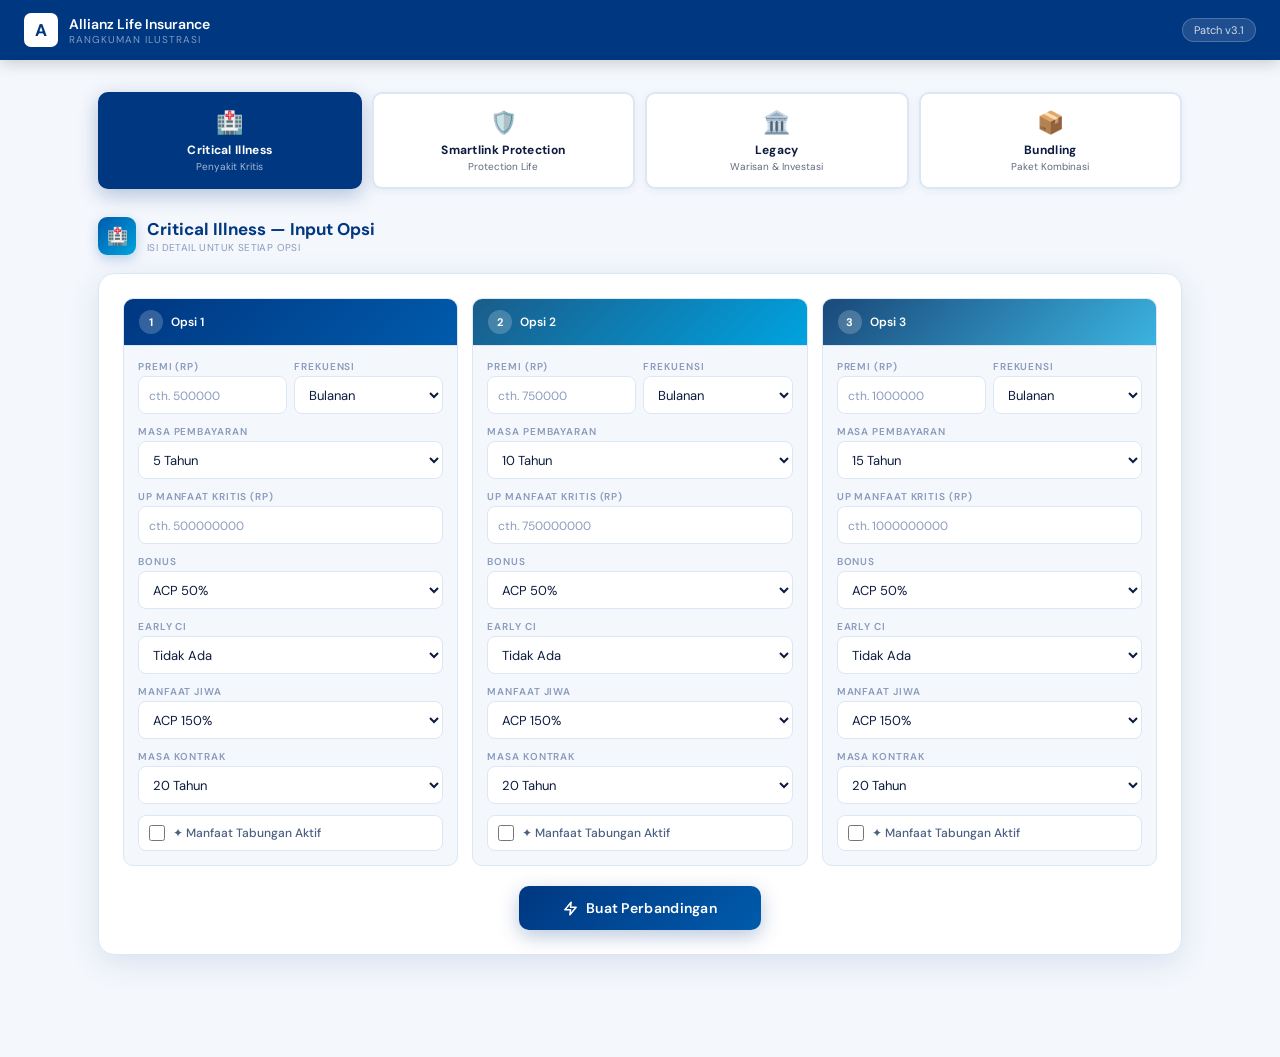
==== commit f5ad0ac9: "Update comparison-tab.html" ====
--- a/comparison-tab.html
+++ b/comparison-tab.html
@@ -2,7 +2,8 @@
 <html lang="id">
 <head>
 <meta charset="UTF-8"/>
-<link rel="apple-touch-icon" href="/icon-1024x1024.png">
+<link rel="apple-touch-icon" sizes="1024x1024" href="./icon-1024x1024.png">
+<link rel="manifest" href="./manifest.json">
 <meta name="viewport" content="width=device-width, initial-scale=1.0"/>
 <meta name="apple-mobile-web-app-capable" content="yes"/>
 <meta name="apple-mobile-web-app-status-bar-style" content="black-translucent"/>
@@ -190,7 +191,7 @@
       <div class="tsub">Rangkuman Ilustrasi</div>
     </div>
   </div>
-  <div class="tbadge">Patch v3.0</div>
+  <div class="tbadge">Patch v3.1</div>
 </nav>
 
 <div class="page">
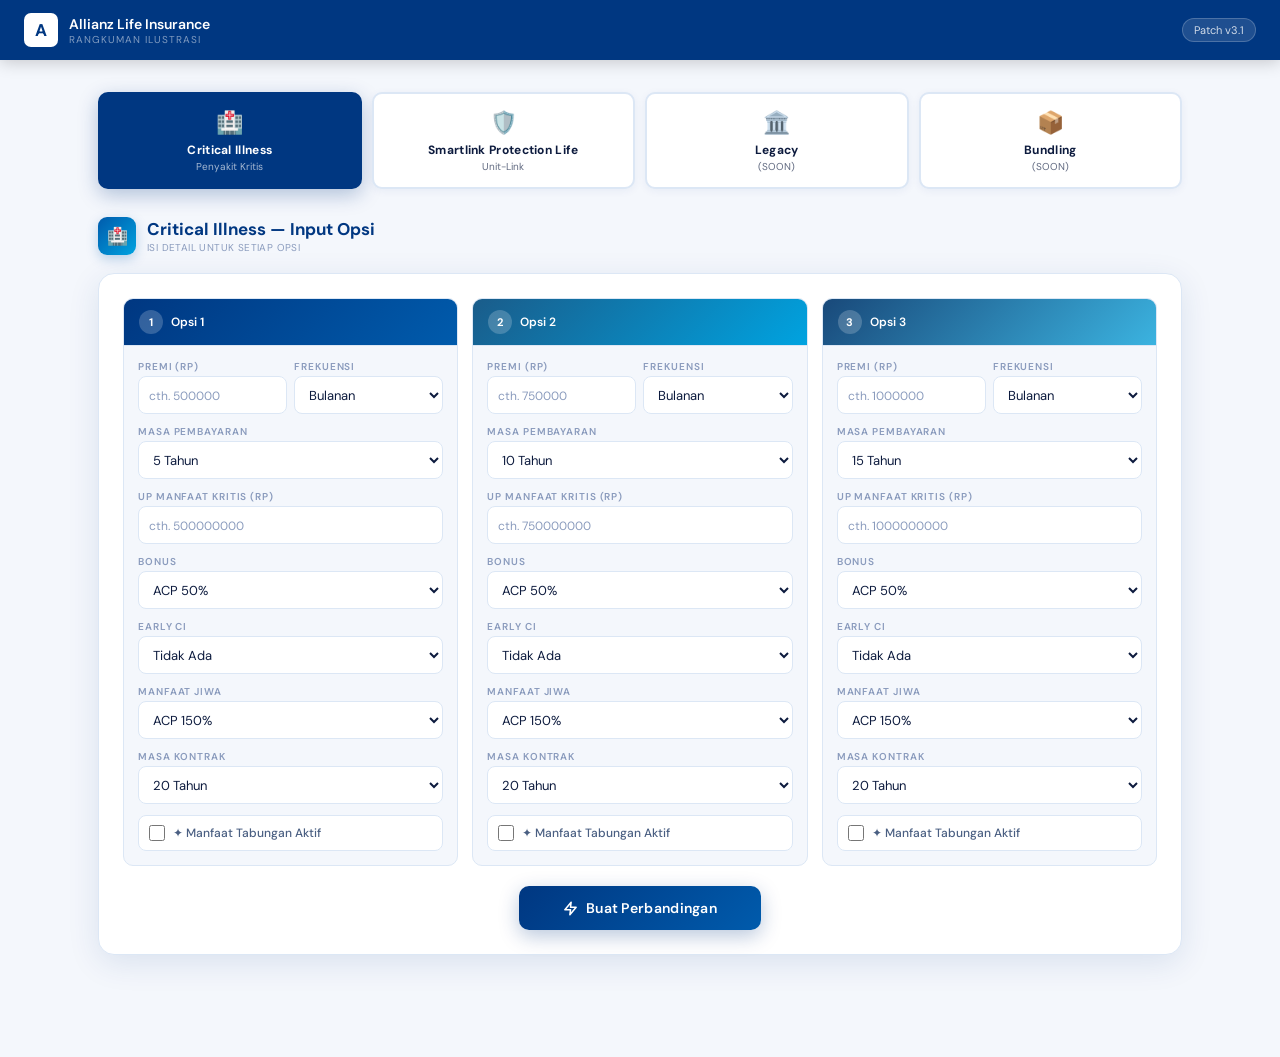
==== commit c82443b5: "Update comparison-tab.html" ====
--- a/comparison-tab.html
+++ b/comparison-tab.html
@@ -205,18 +205,18 @@
     </div>
     <div class="ptab" onclick="switchTab('spl')">
       <div class="ptab-ico">🛡️</div>
-      <div class="ptab-lbl">Smartlink Protection</div>
-      <div class="ptab-sub">Protection Life</div>
+      <div class="ptab-lbl">Smartlink Protection Life</div>
+      <div class="ptab-sub">Unit-Link</div>
     </div>
     <div class="ptab" onclick="switchTab('legacy')">
       <div class="ptab-ico">🏛️</div>
       <div class="ptab-lbl">Legacy</div>
-      <div class="ptab-sub">Warisan & Investasi</div>
+      <div class="ptab-sub">(SOON)</div>
     </div>
     <div class="ptab" onclick="switchTab('bundling')">
       <div class="ptab-ico">📦</div>
       <div class="ptab-lbl">Bundling</div>
-      <div class="ptab-sub">Paket Kombinasi</div>
+      <div class="ptab-sub">(SOON)</div>
     </div>
   </div>
 
@@ -877,7 +877,7 @@
           <div class="vpill"><div class="vpill-ico">🤝</div><div><div class="vpill-lbl">Fleksibel</div><div class="vpill-txt">Pilih paket sesuai kebutuhan dan kemampuan finansial saat ini.</div></div></div>
         </div>
         <div class="tbl-wrap fade d3"><table class="ctbl"><thead><tr><th>Manfaat</th><th id="bun-th1">Opsi 1</th><th id="bun-th2">Opsi 2</th><th id="bun-th3">Opsi 3</th></tr></thead><tbody id="bundling-tbody"></tbody></table></div>
-        <div class="res-ft"><div class="ft-disc">Perbandingan ini disiapkan oleh agen Allianz. Detail manfaat mengacu pada kontrak polis yang berlaku.</div><div class="ft-date" id="bundling-ft-date">—</div></div>
+        <div class="res-ft"><div class="ft-disc">Perbandingan ini disiapkan oleh agen Allianz Anda. Detail manfaat mengacu pada kontrak polis yang berlaku.</div><div class="ft-date" id="bundling-ft-date">—</div></div>
       </div>
       <div class="act-btns">
         <button class="btn-act btn-reset" onclick="resetResult('bundling')">↩ Edit</button>
@@ -989,7 +989,6 @@
     html+=`<td>
       <div class="cv">${rp(o.premi)}</div>
       <div class="csub">${frekLabel(o.frek)} · Bayar ${o.mp} Tahun</div>
-      <div class="cnote">Total premi: ${rp(tp)}</div>
     </td>`;
   });
   html+='</tr>';
@@ -1014,7 +1013,6 @@
     const bonusNote=isAcp?'Aktif 50% mulai Tahun ke-2':'Aktif 50% sejak awal polis';
     html+=`<td>
       <div class="cv">${rp(bonusVal)}</div>
-      <div class="csub">${isAcp?'ACP 50%':'Hasanah Booster'}</div>
       <div class="cnote">${bonusNote}</div>
     </td>`;
   });
@@ -1046,13 +1044,13 @@
       const jiwaVal=tp*1.5;
       html+=`<td>
         <div class="cv">s.d. ${rp(jiwaVal)}</div>
-        <div class="csub">ACP 150% dari total premi dibayar</div>
+        <div class="csub">150% dari total premi dibayar</div>
         <div class="csub">Keluarga tetap melanjutkan hidup dengan standar yang sama.</div>
       </td>`;
     } else {
       html+=`<td>
         <div class="cv">${rp(o.up)}</div>
-        <div class="csub">Hasanah — mengikuti UP Kritis</div>
+        <div class="csub">Mengikuti UP Kritis</div>
         <div class="csub">Keluarga tetap melanjutkan hidup dengan standar yang sama.</div>
       </td>`;
     }
@@ -1070,7 +1068,7 @@
         <div class="csub">Jika sehat, dikembalikan di tahun ke-20.</div>
       </td>`;
     } else {
-      html+=`<td><div class="w-no">✘ Tidak Aktif</div></td>`;
+      html+=`<td><div class="w-no">✘ Tidak Tersedia</div></td>`;
     }
   });
   html+='</tr>';
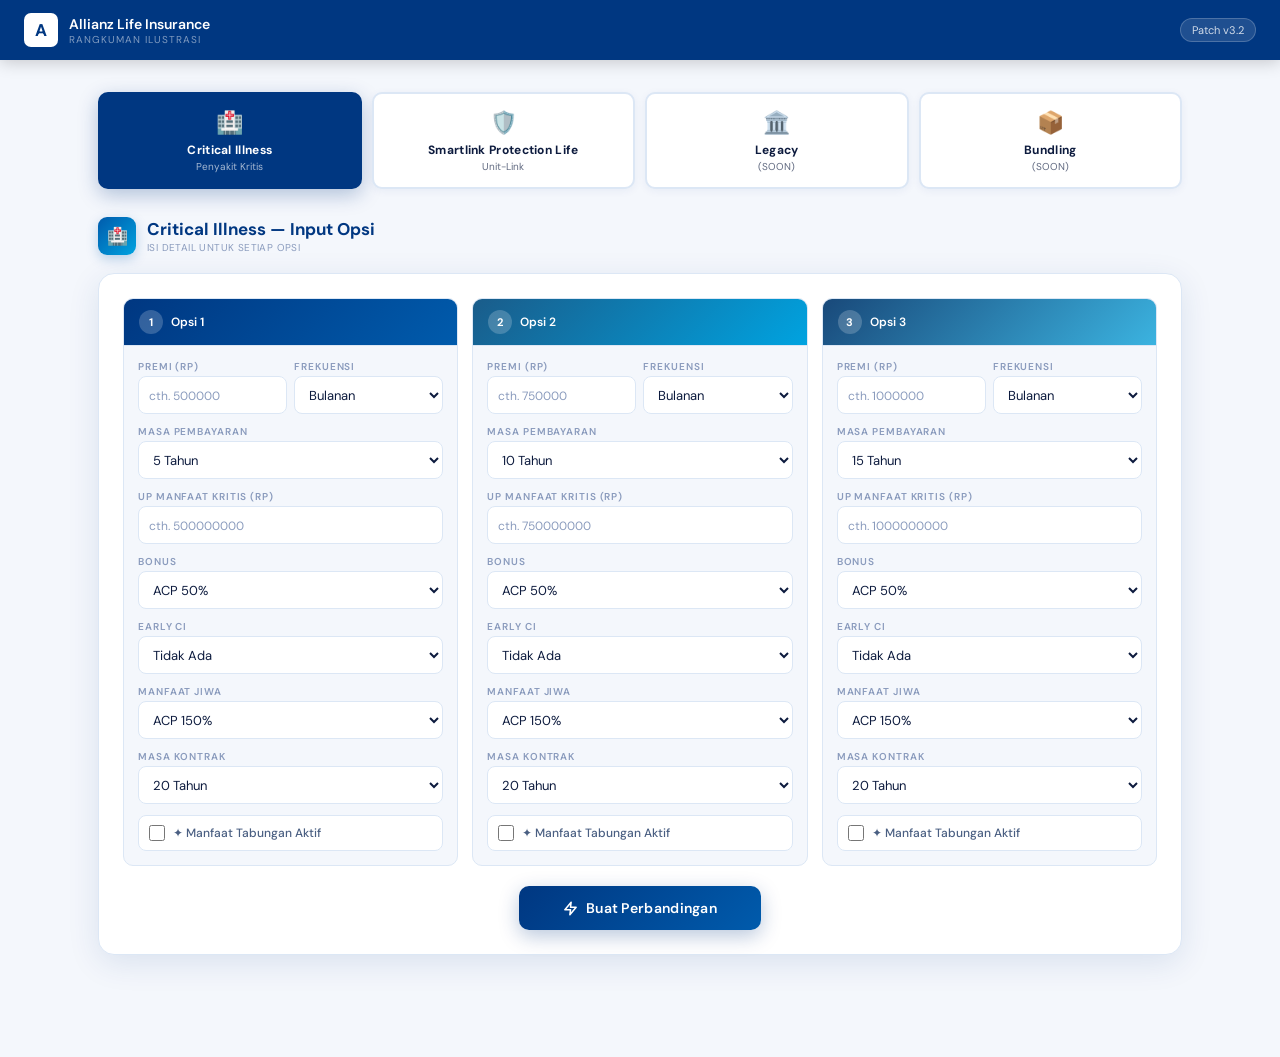
==== commit 56c358e5: "Update comparison-tab.html" ====
--- a/comparison-tab.html
+++ b/comparison-tab.html
@@ -191,7 +191,7 @@
       <div class="tsub">Rangkuman Ilustrasi</div>
     </div>
   </div>
-  <div class="tbadge">Patch v3.1</div>
+  <div class="tbadge">Patch v3.2</div>
 </nav>
 
 <div class="page">
